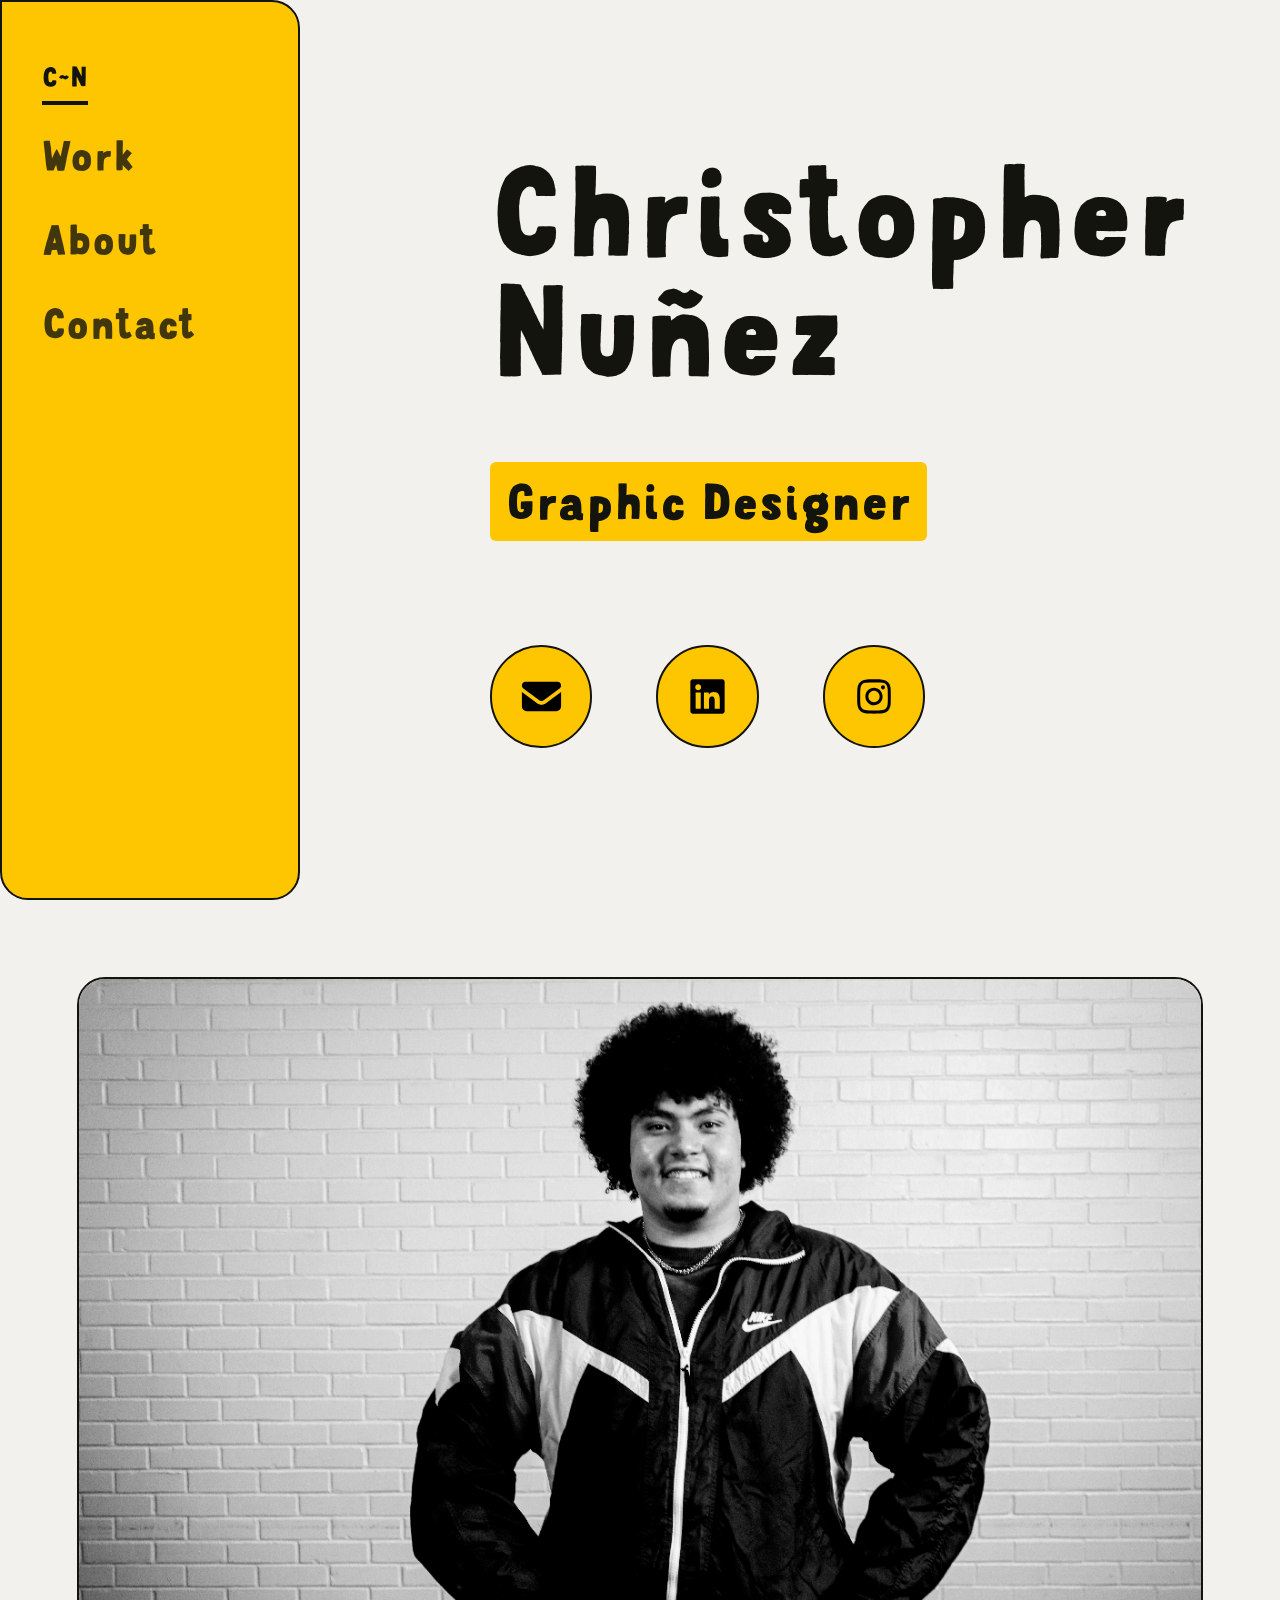
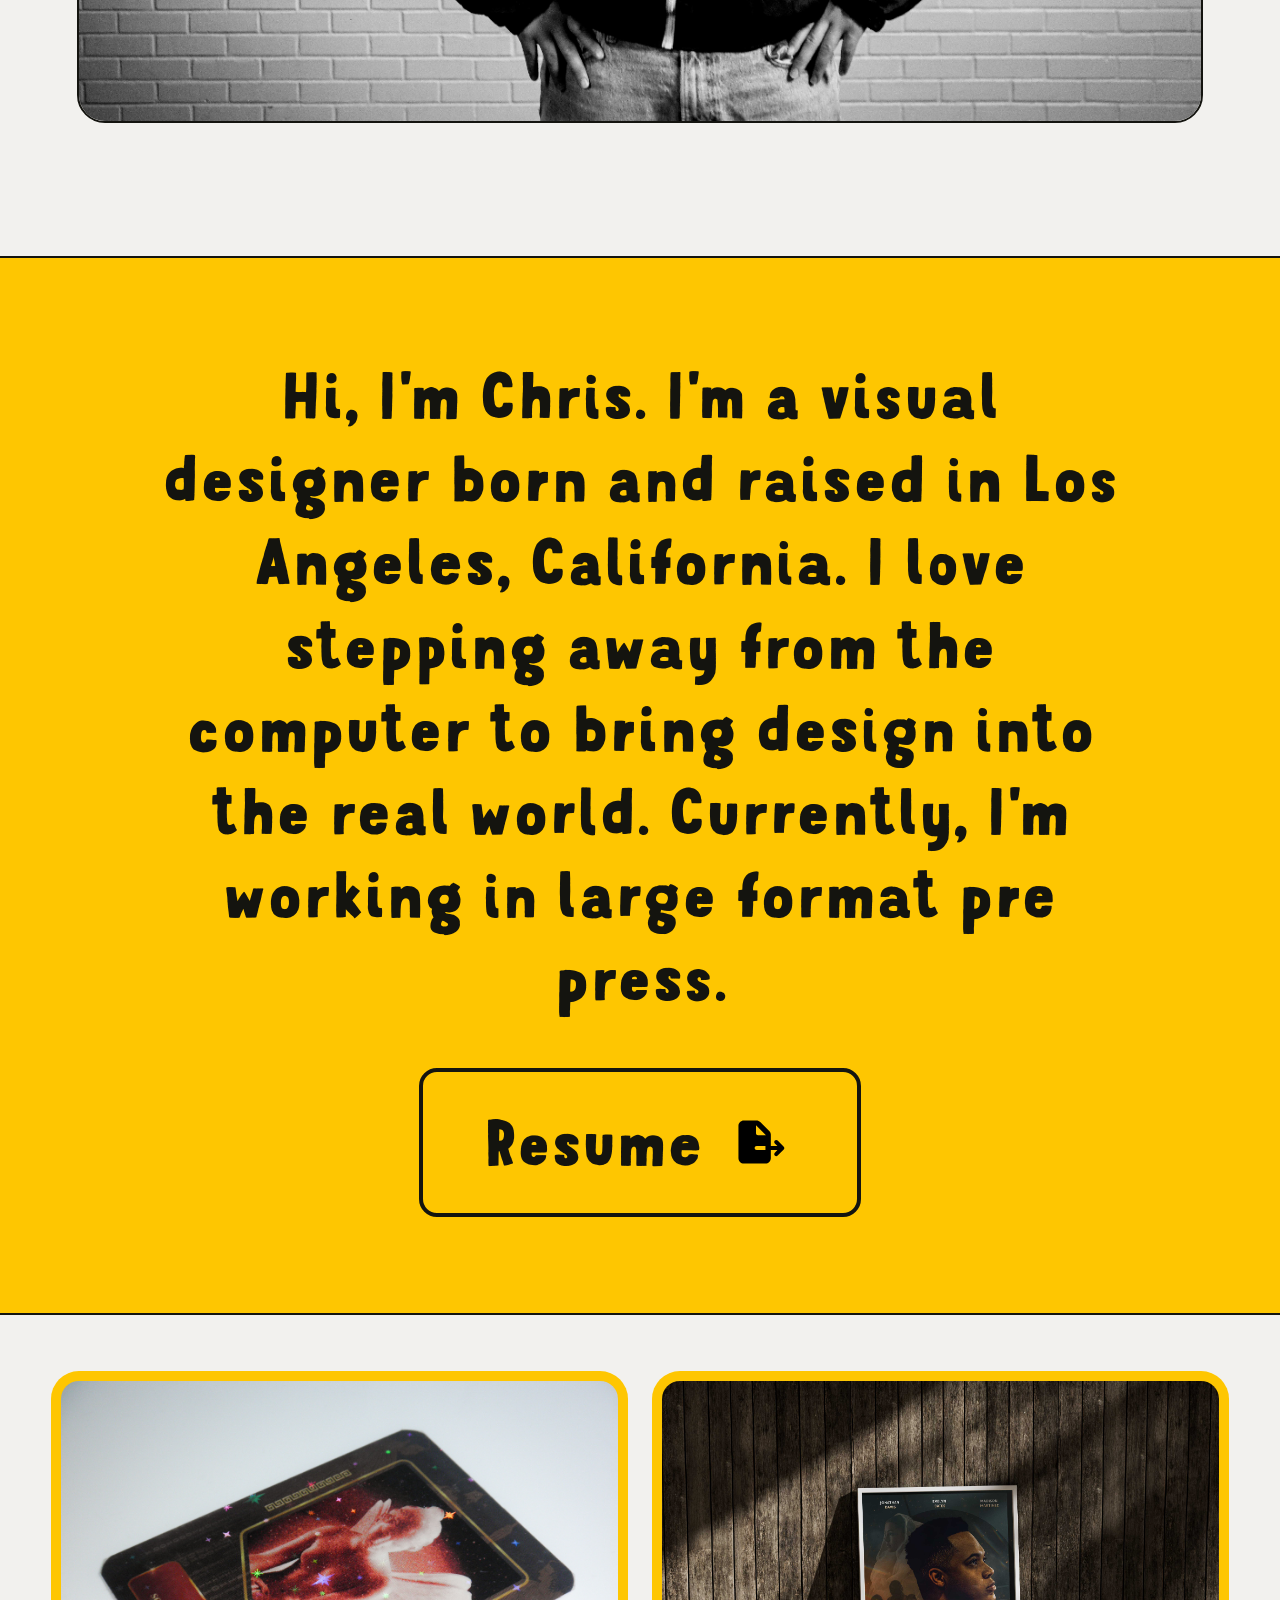
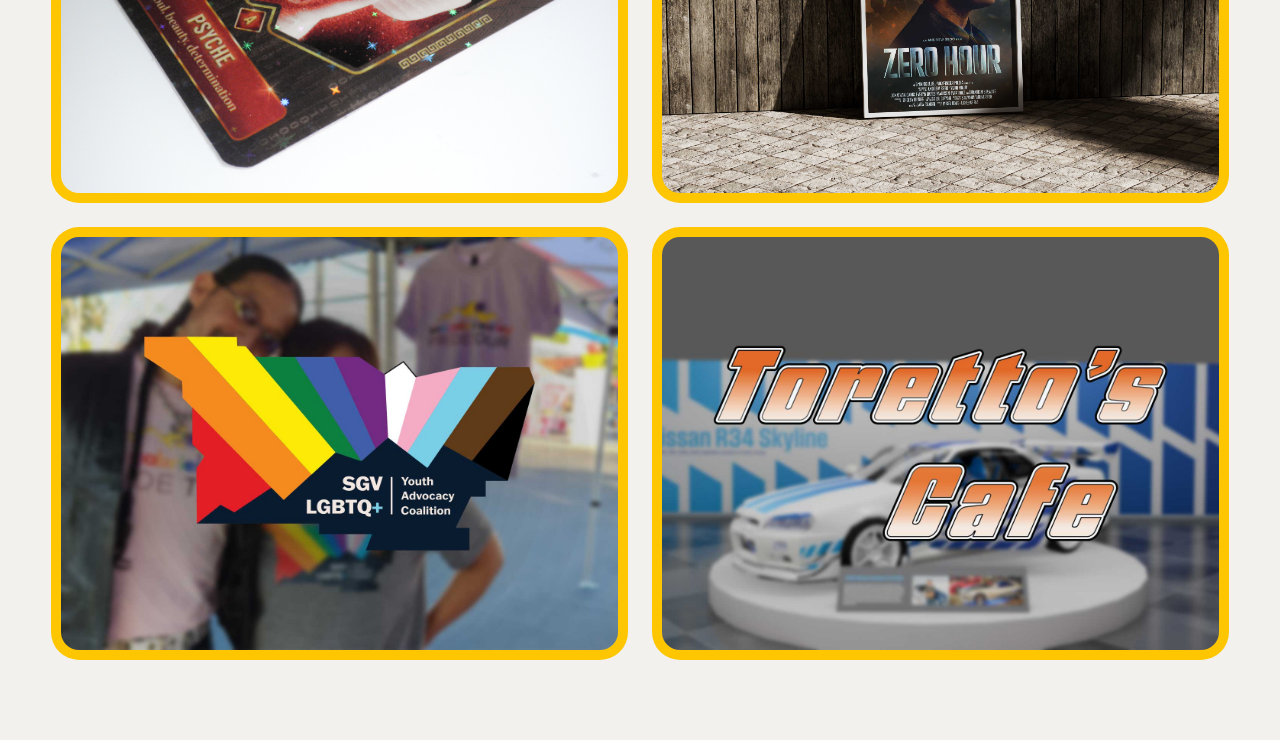
==== index.html @ 16893689 "Initial commit of Christopher Nuñez portfolio site Static portfolio site with homepage, individual p" ====
<!DOCTYPE html>
<html lang="en">
<head>
<meta charset="UTF-8">
<meta name="viewport" content="width=device-width, initial-scale=1.0">
<title>Christopher Nuñez — Graphic Designer</title>
<link rel="stylesheet" href="css/styles.css">
</head>
<body>

<div class="page">
  <div class="page-inner">

    <div class="hero-row">
      <nav class="nav-card">
        <div class="nav-top">
          <div class="logo">C~N</div>
          <button class="hamburger" id="navToggle" aria-label="Open menu" aria-expanded="false">
            <span></span><span></span><span></span>
          </button>
        </div>
        <ul class="nav-links">
          <li><a href="#work">Work</a></li>
          <li><a href="#">About</a></li>
          <li><a href="contact.html">Contact</a></li>
        </ul>
      </nav>

      <header class="hero" id="top">
        <div class="hero-text">
          <h1>Christopher<br>Nuñez</h1>
          <p class="tag"><span>Graphic Designer</span></p>
          <div class="social">
            <a href="contact.html" aria-label="Email">
              <img src="assets/icons/envelope-solid-full.svg" alt="">
            </a>
            <a href="https://www.linkedin.com/in/christopher-nu%C3%B1ez-a36871207/" target="_blank" rel="noopener" aria-label="LinkedIn">
              <img src="assets/icons/linkedin-brands-solid-full.svg" alt="">
            </a>
            <a href="https://www.instagram.com/nunez.graphics/?hl=en" target="_blank" rel="noopener" aria-label="Instagram">
              <img src="assets/icons/instagram-brands-solid-full.svg" alt="">
            </a>
          </div>
        </div>
      </header>
    </div>

    <div class="hero-divider">
      <img src="assets/images/header/hero.jpg" alt="Portrait of Chris Nuñez" loading="eager">
    </div>

    <section class="about-band">
      <p>Hi, I'm Chris. I'm a visual designer born and raised in Los Angeles, California. I love stepping away from the computer to bring design into the real world. Currently, I'm working in large format pre press.</p>
      <a class="resume-btn" href="assets/resume_christopher_nunez.pdf" target="_blank" rel="noopener">
        Resume
        <img src="assets/icons/file-export-solid-full.svg" alt="">
      </a>
    </section>

    <section class="work" id="work">
      <div class="work-grid">
        <a class="work-item" href="work/psyche.html">
          <img src="assets/images/projects/psyche/Psyche-01.jpeg" alt="Psyche Holo Card with astral foil" loading="lazy">
        </a>
        <a class="work-item" href="work/key-art.html">
          <img src="assets/images/projects/key%20art/ZeroHour-01-Moc_Up.jpg" alt="Zero Hour poster" loading="lazy">
        </a>
        <a class="work-item" href="work/sgv.html">
          <img src="assets/images/projects/sgv/Thumbnail_SGV-01.jpg" alt="SGV logo" loading="lazy">
        </a>
        <a class="work-item" href="work/torettos-cafe.html">
          <img src="assets/images/projects/torettos/Thumbnail_TC-_01.jpg" alt="Toretto's Cafe logo" loading="lazy">
        </a>
      </div>
    </section>

  </div>
</div>

<script src="js/nav.js"></script>
</body>
</html>
---- css/styles.css ----
@font-face {
  font-family: 'MrDodo';
  src: url('Fonts/myfonts_order_7426796421290/MrDodo-Medium.otf') format('opentype');
  font-weight: 500;
  font-style: normal;
  font-display: swap;
}

:root {
  --yellow: #FEC601;
  --bg: #f2f1ee;
  --ink: #14140f;
  --white: #fdfdfb;
  --radius-lg: 28px;
  --radius-md: 18px;
  --radius-full: 999px;
  --border: 2px solid var(--ink);
  --max: 1100px;
  --nav-w: 300px;
}

* { box-sizing: border-box; }

html { scroll-behavior: smooth; overflow-x: clip; }

body {
  margin: 0;
  background: var(--bg);
  color: var(--ink);
  font-family: 'MrDodo', system-ui, sans-serif;
  font-weight: 500;
  overflow-x: clip;
}

a { color: inherit; text-decoration: none; }
img { max-width: 100%; display: block; }
ul { list-style: none; margin: 0; padding: 0; }

/* Layout shell */

.page {
  padding: 24px;
}

.page-inner {
  max-width: calc(var(--max) + var(--nav-w) + 24px);
  margin: 0 auto;
}

/* Nav */

.nav-card {
  background: var(--yellow);
  border: var(--border);
  border-radius: var(--radius-lg);
  padding: 20px 20px;
  display: flex;
  flex-direction: column;
  gap: 22px;
  margin-bottom: 32px;
  width: 100%;
}

.nav-top {
  display: flex;
  align-items: center;
  justify-content: space-between;
  gap: 16px;
}

.logo {
  font-weight: 500;
  font-size: 1.3rem;
  border-bottom: 3px solid var(--ink);
  padding-bottom: 4px;
  width: fit-content;
}

.hamburger {
  display: flex;
  flex-direction: column;
  justify-content: center;
  gap: 5px;
  width: 32px;
  height: 32px;
  background: none;
  border: none;
  padding: 0;
  cursor: pointer;
  flex-shrink: 0;
}

.hamburger span {
  display: block;
  width: 100%;
  height: 3px;
  background: var(--ink);
  border-radius: 2px;
  transition: transform 0.25s ease, opacity 0.2s ease;
}

.nav-links {
  display: flex;
  flex-direction: column;
  gap: 16px;
  font-size: 1.05rem;
  flex: 1;
}

.nav-links a {
  opacity: 0.8;
  white-space: nowrap;
}

.nav-links a:hover,
.nav-links a[aria-current="page"] {
  opacity: 1;
  text-decoration: underline;
  text-underline-offset: 4px;
}

@media (max-width: 899px) {
  .nav-links {
    display: none;
    flex-direction: column;
    gap: 32px;
    font-size: 1.8rem;
    margin-top: 56px;
  }

  .nav-card.nav-open {
    position: fixed;
    inset: 0;
    width: auto;
    height: auto;
    margin-bottom: 0;
    border-radius: 0;
    z-index: 2000;
    padding: 32px 24px;
  }

  .nav-card.nav-open .nav-links {
    display: flex;
  }

  .hamburger.active span:nth-child(1) {
    transform: translateY(8px) rotate(45deg);
  }

  .hamburger.active span:nth-child(2) {
    opacity: 0;
  }

  .hamburger.active span:nth-child(3) {
    transform: translateY(-8px) rotate(-45deg);
  }
}

@media (min-width: 900px) {
  .hero-row {
    width: 100vw;
    position: relative;
    left: 50%;
    margin-left: -50vw;
    margin-top: -24px;
    display: flex;
    align-items: stretch;
  }

  .nav-card {
    width: var(--nav-w);
    flex-shrink: 0;
    margin-bottom: 0;
    border-radius: 0 var(--radius-lg) var(--radius-lg) var(--radius-lg);
    padding: 56px 40px;
  }

  .logo {
    font-size: 1.7rem;
    border-bottom-width: 4px;
    padding-bottom: 6px;
  }

  .nav-links {
    justify-content: flex-start;
    gap: 28px;
    font-size: 2.6rem;
  }

  .hamburger {
    display: none;
  }
}

/* Hero */

.hero {
  display: flex;
  flex-wrap: wrap;
  align-items: flex-start;
  gap: 40px;
  padding-top: 8px;
  container-type: inline-size;
}

@media (min-width: 900px) {
  .hero {
    flex: 1 1 auto;
    min-height: 100dvh;
    align-items: center;
    padding: 0 94px 0 190px;
    max-width: 90vw;
  }
}

.hero-text {
  flex: 1 1 520px;
}

.hero h1 {
  font-size: clamp(4.4rem, 18cqw, 13rem);
  font-weight: 500;
  line-height: 0.95;
  margin: 0 0 78px;
}

.tag {
  margin: 0 0 110px;
  font-size: clamp(3.1rem, 3.8vw, 3.6rem);
  font-weight: 500;
}

.tag span {
  background: var(--yellow);
  padding: 6px 16px;
  border-radius: 6px;
}

.social {
  display: flex;
  gap: clamp(28px, 5vw, 64px);
}

.social a {
  width: clamp(56px, 8vw, 105px);
  height: clamp(56px, 8vw, 105px);
  border-radius: 50%;
  background: var(--yellow);
  border: var(--border);
  display: flex;
  align-items: center;
  justify-content: center;
  flex-shrink: 0;
}

.social img {
  width: clamp(28px, 3.8vw, 50px);
  height: clamp(28px, 3.8vw, 50px);
}

.hero-divider {
  width: 100vw;
  position: relative;
  left: 50%;
  margin-left: -50vw;
  margin-top: 0;
  height: 100dvh;
}

.hero-divider img {
  position: absolute;
  inset: 6vw;
  width: calc(100% - 12vw);
  height: calc(100% - 12vw);
  object-fit: cover;
  border-radius: var(--radius-lg);
  border: var(--border);
}

/* About / intro band */

.about-band {
  width: 100vw;
  position: relative;
  left: 50%;
  margin-left: -50vw;
  margin-top: 56px;
  background: var(--yellow);
  border-top: var(--border);
  border-bottom: var(--border);
  padding: 96px 24px;
  text-align: center;
  min-height: 100dvh;
  display: flex;
  flex-direction: column;
  align-items: center;
  justify-content: center;
}

.about-band p {
  max-width: 1000px;
  margin: 0 auto 48px;
  font-size: clamp(2.2rem, 5.5vw, 4rem);
  font-weight: 500;
  line-height: 1.3;
}

.contact-title {
  font-size: clamp(2.5rem, 6vw, 5rem);
  font-weight: 500;
  margin: 0 0 24px;
}

.contact-sub {
  max-width: 560px;
  margin: 0 0 40px;
  font-size: clamp(1.1rem, 2vw, 1.4rem);
  line-height: 1.5;
}

.about-band .social {
  margin-top: 40px;
}

.contact-hero {
  margin-top: 0;
}

.contact-email {
  display: inline-block;
  margin-top: 24px;
  font-size: clamp(1.6rem, 4vw, 2.75rem);
  font-weight: 500;
  border-bottom: 3px solid var(--ink);
}

.contact-email:hover {
  opacity: 0.7;
}

.resume-btn {
  display: inline-flex;
  align-items: center;
  gap: 20px;
  background: transparent;
  border: 4px solid var(--ink);
  border-radius: var(--radius-md);
  padding: 28px 60px;
  font-weight: 500;
  font-size: 3.9rem;
}

.resume-btn img {
  width: 74px;
  height: 54px;
}

.resume-btn:hover { background: rgba(20, 20, 15, 0.08); }

/* Section headings */

.section-head {
  padding: 56px 0 0;
}

.section-head h2 {
  font-size: clamp(1.6rem, 4vw, 2.2rem);
  font-weight: 500;
  margin: 0 0 8px;
}

.section-head p {
  font-size: 1.05rem;
  opacity: 0.75;
  max-width: 540px;
  margin: 0;
}

.section-head .view-all {
  display: inline-block;
  margin-top: 14px;
  font-weight: 500;
  border-bottom: 2px solid var(--ink);
}

/* Work grid */

.work {
  margin-top: 56px;
  padding: 0 0 56px;
}

.work-grid {
  width: 92vw;
  position: relative;
  left: 50%;
  margin-left: -46vw;
  display: grid;
  grid-template-columns: repeat(2, 1fr);
  align-items: start;
  gap: 24px;
}

.work-item {
  background: var(--yellow);
  border-radius: var(--radius-lg);
  padding: 10px;
  display: block;
  aspect-ratio: 4 / 3;
}

.work-item img {
  width: 100%;
  height: 100%;
  display: block;
  object-fit: cover;
  border-radius: var(--radius-md);
}

.work-item:hover { filter: brightness(0.97); }

/* Project page */

.project-page {
  max-width: 1400px;
  margin: 0 auto;
  padding: 48px 24px 0;
}

.back-link {
  display: inline-block;
  margin-bottom: 48px;
  font-weight: 500;
  opacity: 0.7;
}

.back-link:hover { opacity: 1; }

.project-header {
  display: grid;
  grid-template-columns: 280px 1fr;
  gap: 48px;
  padding-bottom: 56px;
  margin-bottom: 56px;
}

.project-title {
  font-size: clamp(1.8rem, 3vw, 2.4rem);
  font-weight: 500;
  text-transform: uppercase;
  letter-spacing: 0.5px;
  margin: 0 0 8px;
}

.project-sub {
  font-size: 0.85rem;
  text-transform: uppercase;
  letter-spacing: 1px;
  opacity: 0.6;
  margin: 0 0 20px;
}

.project-rule {
  display: none;
}

.project-meta {
  display: inline-block;
  background: var(--yellow);
  padding: 6px 14px;
  border-radius: var(--radius-full);
  font-size: 0.75rem;
  text-transform: uppercase;
  letter-spacing: 1px;
  margin: 0;
}

.project-desc p {
  font-size: 2.2rem;
  line-height: 1.6;
  margin: 0 0 24px;
}

.project-desc p:last-child { margin-bottom: 0; }

.project-images > p {
  font-size: 2rem;
  line-height: 1.6;
  margin: 0;
}

.project-images {
  display: flex;
  flex-direction: column;
  gap: 24px;
  padding-bottom: 80px;
}

.image-placeholder {
  width: 100%;
  aspect-ratio: 16 / 9;
  background: var(--bg);
  border: 2px dashed rgba(20, 20, 15, 0.25);
  border-radius: var(--radius-lg);
  display: flex;
  align-items: center;
  justify-content: center;
  font-size: 0.9rem;
  text-transform: uppercase;
  letter-spacing: 1px;
  opacity: 0.4;
}

.project-image {
  width: 100%;
  height: auto;
  display: block;
  cursor: zoom-in;
  transition: opacity 0.2s ease;
}

.project-image:hover {
  opacity: 0.9;
}

.lightbox-overlay {
  position: fixed;
  inset: 0;
  background: rgba(20, 20, 15, 0.92);
  display: none;
  align-items: center;
  justify-content: center;
  padding: 48px;
  z-index: 1000;
  cursor: zoom-out;
}

.lightbox-overlay.active {
  display: flex;
}

.lightbox-overlay img {
  max-width: 100%;
  max-height: 100%;
  border-radius: var(--radius-md);
  cursor: default;
}

.lightbox-close {
  display: none;
  position: fixed;
  top: 24px;
  right: 24px;
  width: 48px;
  height: 48px;
  align-items: center;
  justify-content: center;
  background: var(--yellow);
  border: var(--border);
  border-radius: 50%;
  font-size: 1.6rem;
  line-height: 1;
  cursor: pointer;
  z-index: 1001;
}

.lightbox-close.active {
  display: flex;
}

.image-placeholder-row {
  display: grid;
  grid-template-columns: 1fr 1fr;
  gap: 24px;
}

.image-placeholder-row .image-placeholder {
  aspect-ratio: 1 / 1;
}

.project-gallery {
  display: grid;
  grid-template-columns: repeat(2, 1fr);
  gap: 24px;
}

.project-gallery-3col {
  display: grid;
  grid-template-columns: repeat(3, 1fr);
  gap: 24px;
}

.project-columns {
  display: flex;
  gap: 24px;
}

.project-column {
  flex: 1;
  display: flex;
  flex-direction: column;
  gap: 24px;
}

.project-section-title {
  font-size: 1.4rem;
  font-weight: 500;
  text-transform: uppercase;
  letter-spacing: 1px;
  margin: 32px 0 0;
}

@media (max-width: 720px) {
  .project-header {
    grid-template-columns: 1fr;
    gap: 24px;
  }

  .image-placeholder-row,
  .project-gallery,
  .project-gallery-3col {
    grid-template-columns: 1fr;
  }

  .project-columns {
    flex-direction: column;
  }

  .work-grid {
    grid-template-columns: 1fr;
  }
}

@media (min-width: 720px) {
  .work-grid { grid-template-columns: repeat(2, 1fr); }
}
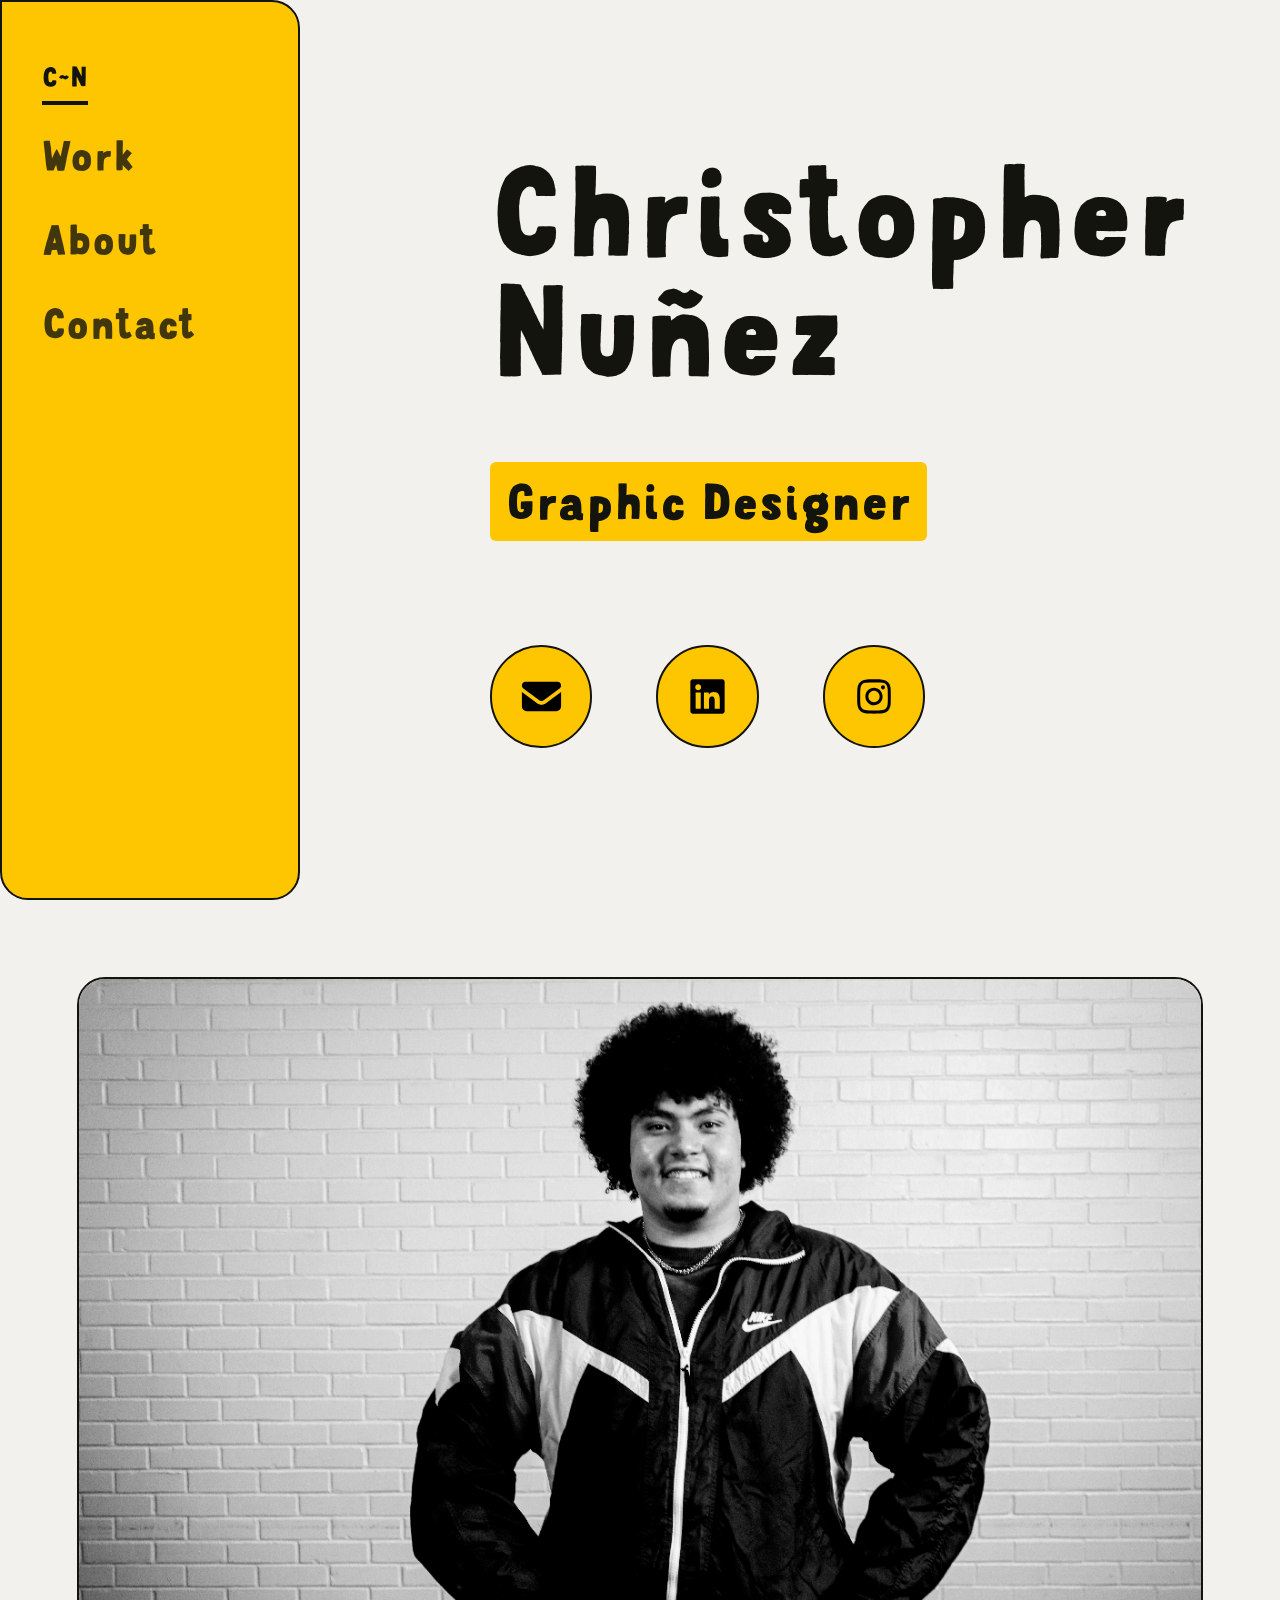
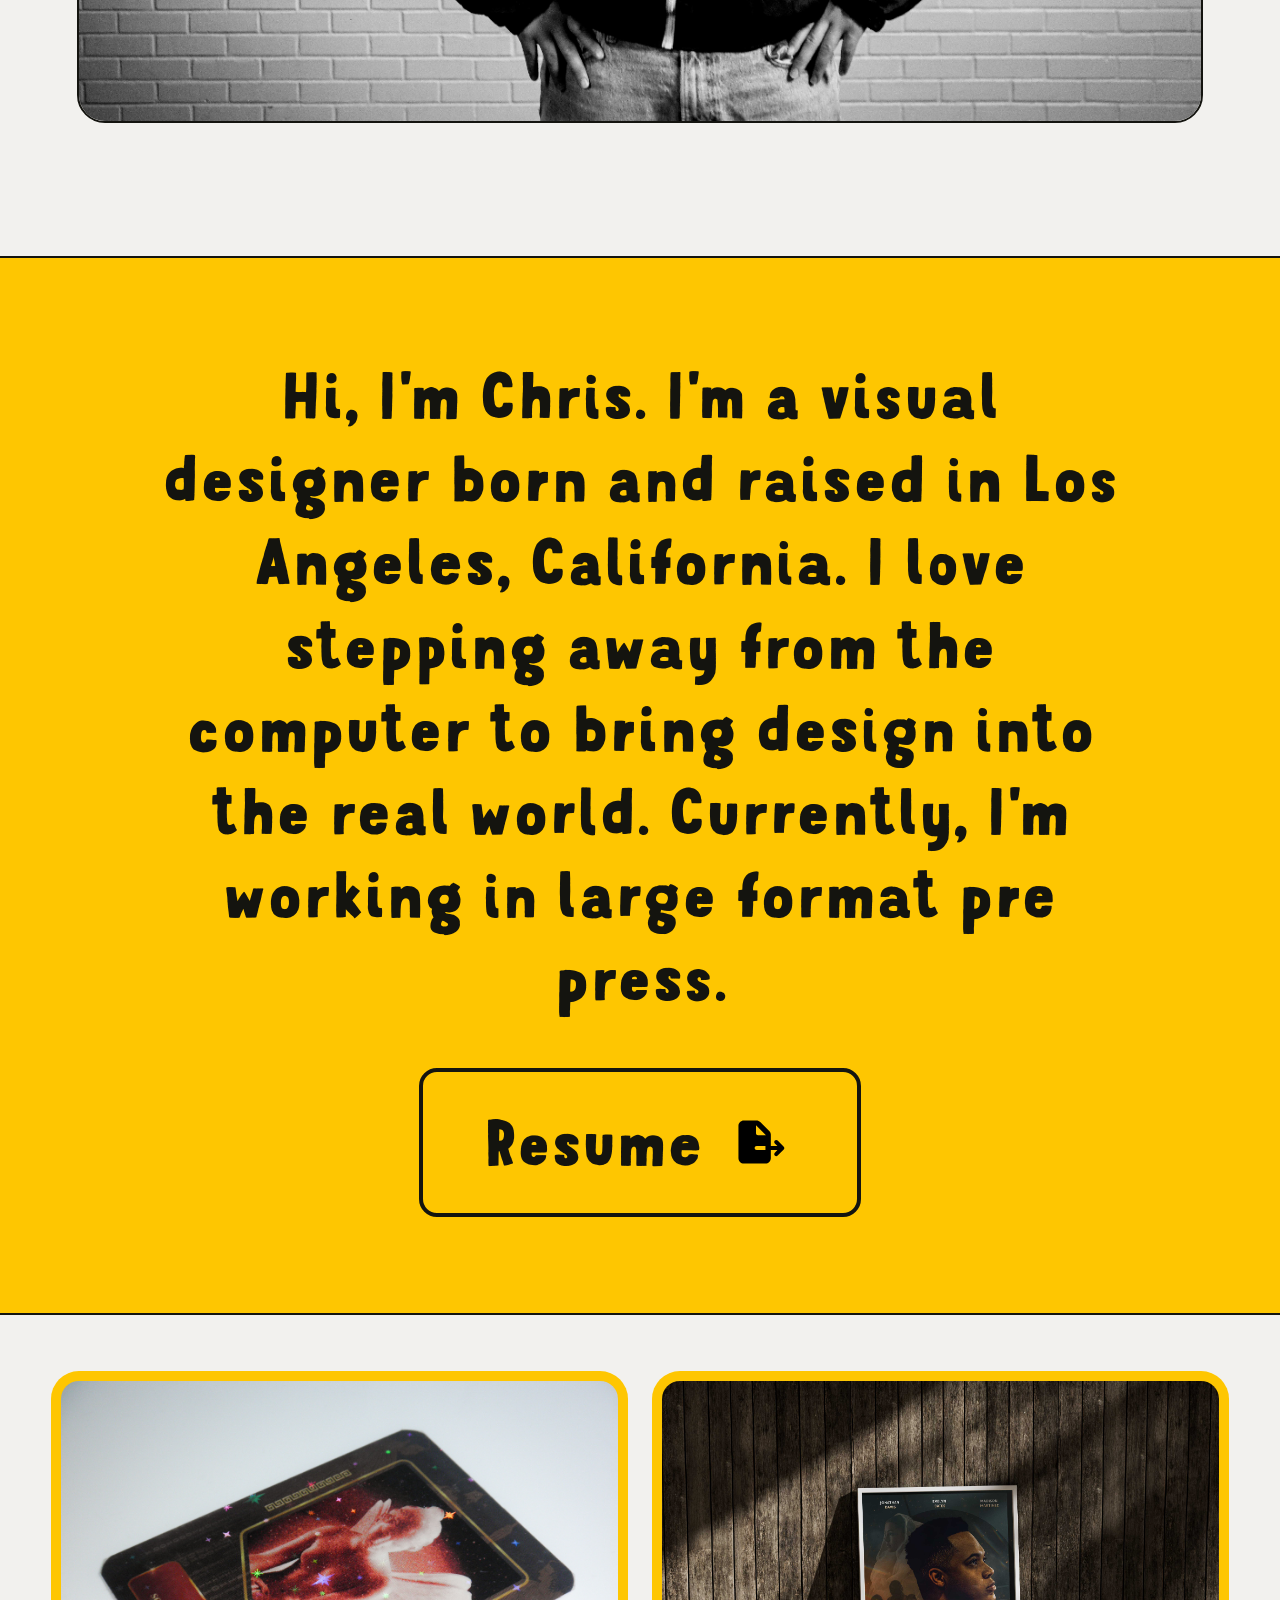
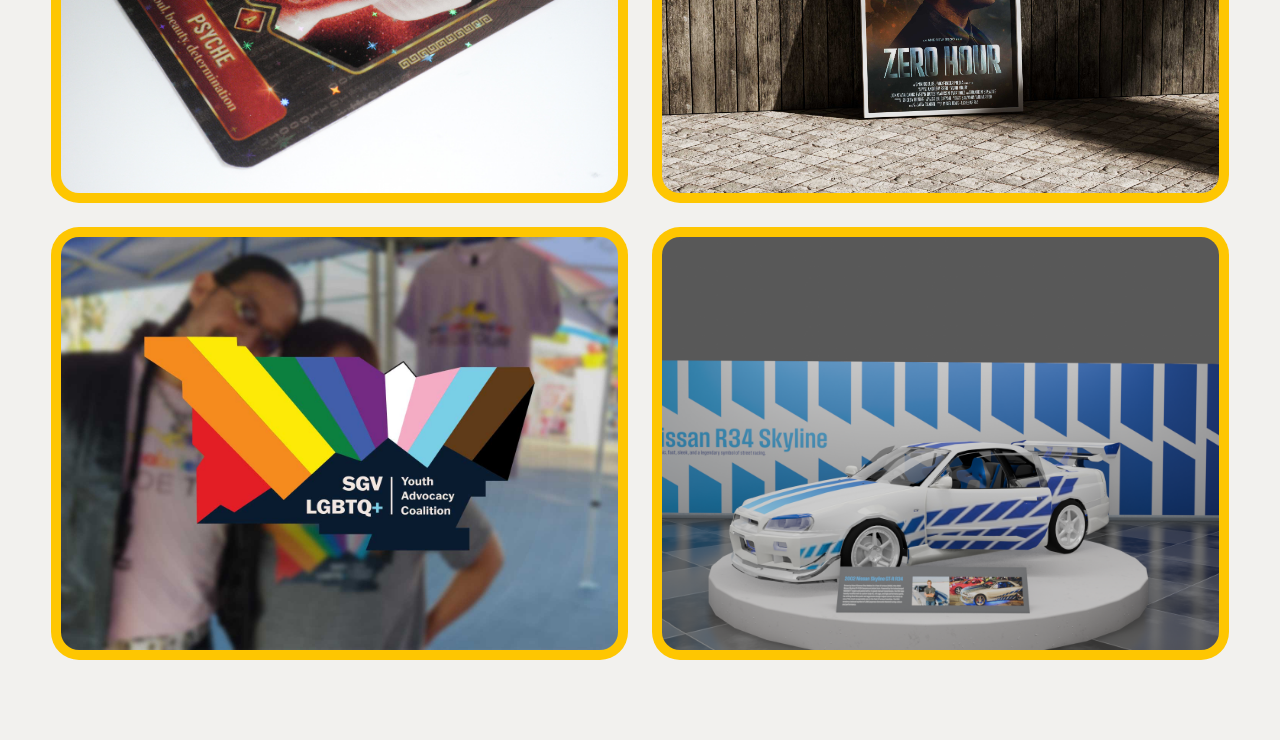
==== commit fd6c5562: "Rename Toretto's Cafe project to O'Connor's Garage, update thumbnail Renamed all visible text (page " ====
--- a/index.html
+++ b/index.html
@@ -21,7 +21,7 @@
         </div>
         <ul class="nav-links">
           <li><a href="#work">Work</a></li>
-          <li><a href="#">About</a></li>
+          <li><a href="#about">About</a></li>
           <li><a href="contact.html">Contact</a></li>
         </ul>
       </nav>
@@ -49,7 +49,7 @@
       <img src="assets/images/header/hero.jpg" alt="Portrait of Chris Nuñez" loading="eager">
     </div>
 
-    <section class="about-band">
+    <section class="about-band" id="about">
       <p>Hi, I'm Chris. I'm a visual designer born and raised in Los Angeles, California. I love stepping away from the computer to bring design into the real world. Currently, I'm working in large format pre press.</p>
       <a class="resume-btn" href="assets/resume_christopher_nunez.pdf" target="_blank" rel="noopener">
         Resume
@@ -69,7 +69,7 @@
           <img src="assets/images/projects/sgv/Thumbnail_SGV-01.jpg" alt="SGV logo" loading="lazy">
         </a>
         <a class="work-item" href="work/torettos-cafe.html">
-          <img src="assets/images/projects/torettos/Thumbnail_TC-_01.jpg" alt="Toretto's Cafe logo" loading="lazy">
+          <img src="assets/images/projects/torettos/New_thumbnail.png" alt="O'Connor's Garage exhibit" loading="lazy">
         </a>
       </div>
     </section>
--- a/css/styles.css
+++ b/css/styles.css
@@ -475,7 +475,8 @@
   margin: 0;
 }
 
-.project-desc p {
+.project-desc p,
+.project-images > p {
   font-size: 2.2rem;
   line-height: 1.6;
   margin: 0 0 24px;
@@ -484,8 +485,6 @@
 .project-desc p:last-child { margin-bottom: 0; }
 
 .project-images > p {
-  font-size: 2rem;
-  line-height: 1.6;
   margin: 0;
 }
 
@@ -629,6 +628,38 @@
   .work-grid {
     grid-template-columns: 1fr;
   }
+
+  .hero h1 {
+    font-size: clamp(2rem, 11vw, 3.2rem);
+    margin: 0 0 24px;
+  }
+
+  .resume-btn {
+    gap: 10px;
+    padding: 14px 28px;
+    border-width: 3px;
+    font-size: 1.3rem;
+  }
+
+  .resume-btn img {
+    width: 20px;
+    height: 20px;
+  }
+
+  .project-desc p,
+  .project-images > p {
+    font-size: 1.2rem;
+    margin: 0 0 16px;
+  }
+
+  .project-images > p {
+    margin: 0;
+  }
+
+  .tag {
+    font-size: 1.5rem;
+    margin: 0 0 40px;
+  }
 }
 
 @media (min-width: 720px) {
